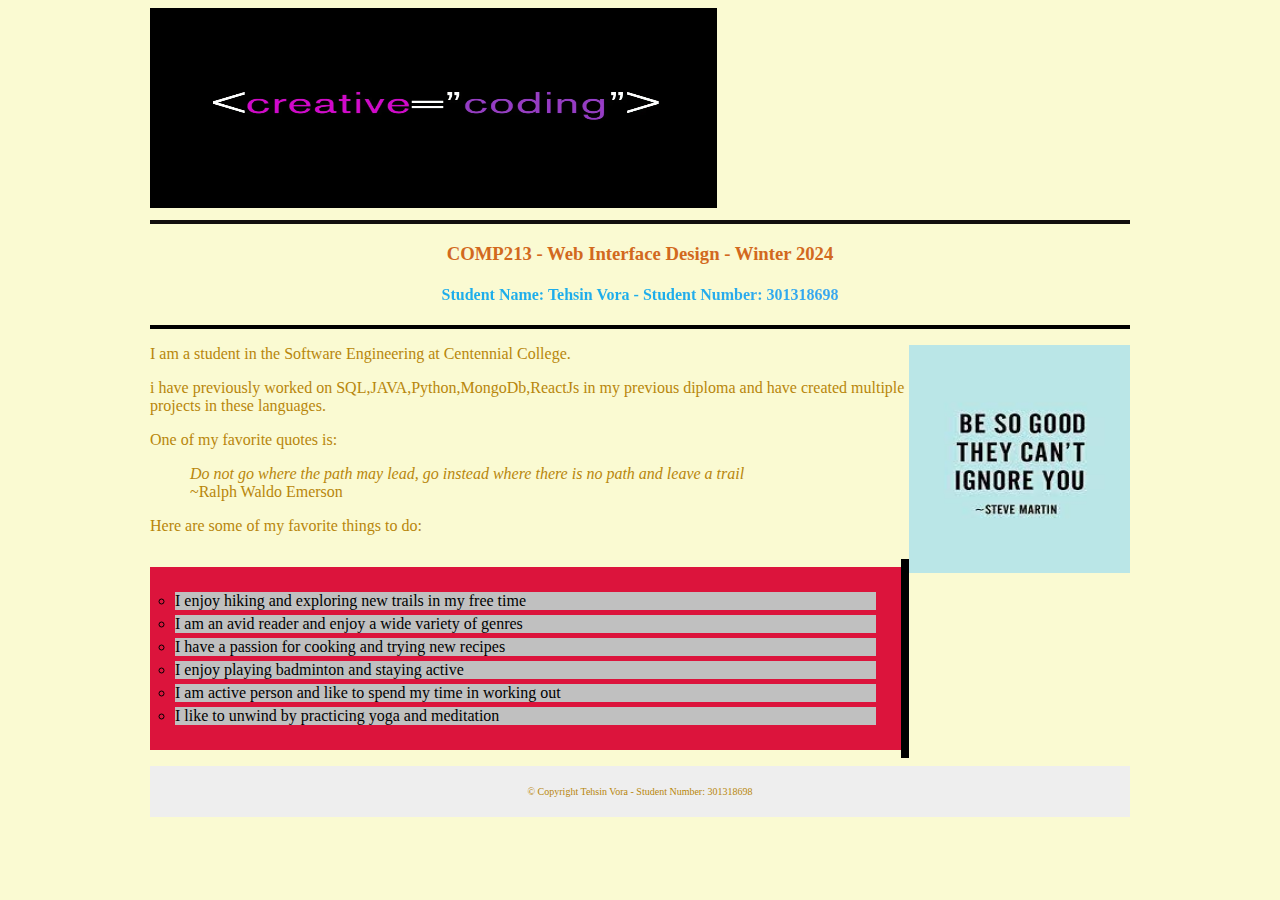
==== index.html @ e26dd04d "Add files via upload" ====
<!DOCTYPE html>

<html lang="en">
  <head>
    <title>Tehsin Vora - Home Page</title>
    <style>
        /* .text{} */
      body {
        font-family: Arial, Verdana, sans-serif;
        background-color: aliceblue;
      }
      ul {
        list-style-type: circle;
        padding-left: 0;
      }
      li {
        margin-bottom: 10px;
      }
      footer {
        background-color: #eee;
        padding: 10px;
        text-align: center;
      }
      ul li {
        background: silver;
        color: black;
        margin: 5px;
      }
      ul {
        background: crimson;
        padding: 20px;
      }
      img:hover {
  transform: scaleX(-1);
}
@keyframes move { 0% { background-position: 0% 0%; } 100% { background-position: 100% 0%; } }
    </style>
  </head>
  <body
    style="
      font-family: Verdana;
      color: darkgoldenrod;
      background-color: lightgoldenrodyellow;
    "
  >
    <div style="width: 980px; margin-left: auto; margin-right: auto">
      <img
        src="banner.jpg"
        alt="image"
        height="200"
        width="567"
        />

      <hr
        style="
          border-style: solid;
          border-color: rgb(17, 14, 14);
          border-width: 2px;
        "
      />
      <h3 style="text-align: center; color:chocolate;">COMP213 - Web Interface Design - Winter 2024</h3>
      <h4 style="font-family: Georgia, 'Times New Roman', Times, serif ; text-align: center; color: chocolate; color: transparent;
            -webkit-background-clip: text;
            background-clip: text;
            background-size: 400%;
            animation: move 5s ease infinite;
            background-image: linear-gradient( 68.7deg,  rgba(29,173,235,1) 13.2%, rgba(137,149,250,1) 29.8%, rgba(229,109,212,1) 48.9%, rgba(255,68,128,1) 68.2%, rgba(255,94,0,1) 86.4% );
   "> 
        Student Name: Tehsin Vora - Student Number: 301318698
      </h4>
      <hr style="border-style: solid; border-color: black; border-width: 2px" />
      <p>
        I am a student in the Software Engineering at Centennial College.
        <img
          src="image.jpg"
          alt="picture"
          style="float: right"
          height="228"
          width="221"
        />
      </p>

      <p>
        i have previously worked on SQL,JAVA,Python,MongoDb,ReactJs in my
        previous diploma and have created multiple projects in these languages.
      </p>
     
      <p>One of my favorite quotes is:</p>
      <blockquote style="font-family: Cambria, Cochin, Georgia, Times, 'Times New Roman', serif;">
        <i
          >Do not go where the path may lead, go instead where there is no path
          and leave a trail</i
        >
        <br />~Ralph Waldo Emerson
      </blockquote>

      <p>Here are some of my favorite things to do:</p>
      
       <div style="display: flex;">
          <div style="flex: 1;">
            <ul style="text-align: left;">
              <li>I enjoy hiking and exploring new trails in my free time</li>
              <li>I am an avid reader and enjoy a wide variety of genres</li>
              <li>I have a passion for cooking and trying new recipes</li>
              <li>I enjoy playing badminton and staying active</li>
              <li>I am active person and like to spend my time in working out </li>
              <li>I like to unwind by practicing yoga and meditation</li>
            </ul>
          </div>
      
      <hr style="border-style: solid; border-color: rgb(0, 0, 0); border-width: 2px" />
     
    
      <hr style="border-style: solid; border-color: rgb(0, 0, 0); border-width: 2px" />
    </div>
    <footer>
      <p style="font-size: x-small">
        &copy; Copyright Tehsin Vora - Student Number: 301318698
      </p>
    </footer>
  </body>
</html>
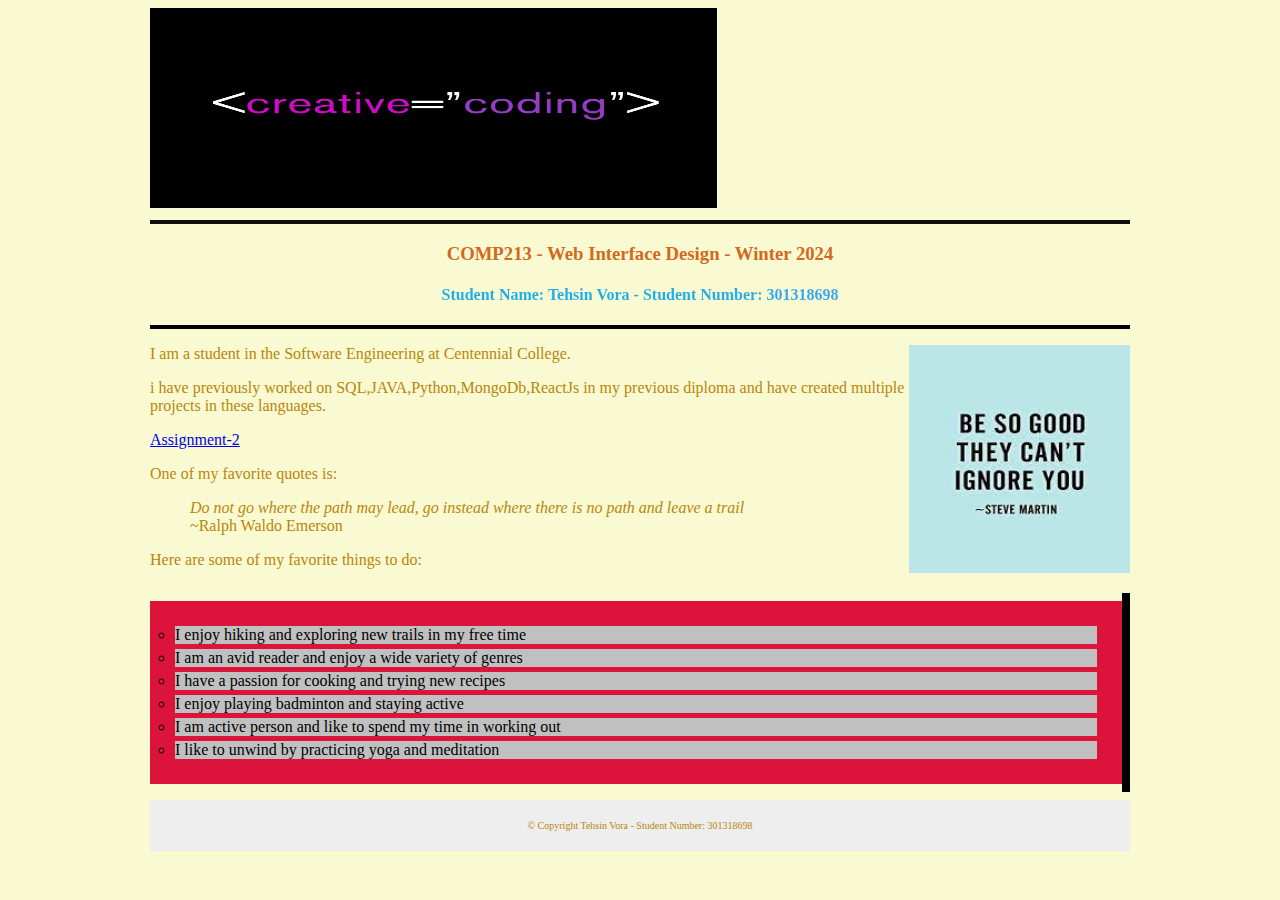
==== commit 92cefb1f: "Update index.html" ====
--- a/index.html
+++ b/index.html
@@ -84,7 +84,7 @@
         i have previously worked on SQL,JAVA,Python,MongoDb,ReactJs in my
         previous diploma and have created multiple projects in these languages.
       </p>
-     
+     <a href="assignment2.html" target="_blank">Assignment-2</a>
       <p>One of my favorite quotes is:</p>
       <blockquote style="font-family: Cambria, Cochin, Georgia, Times, 'Times New Roman', serif;">
         <i
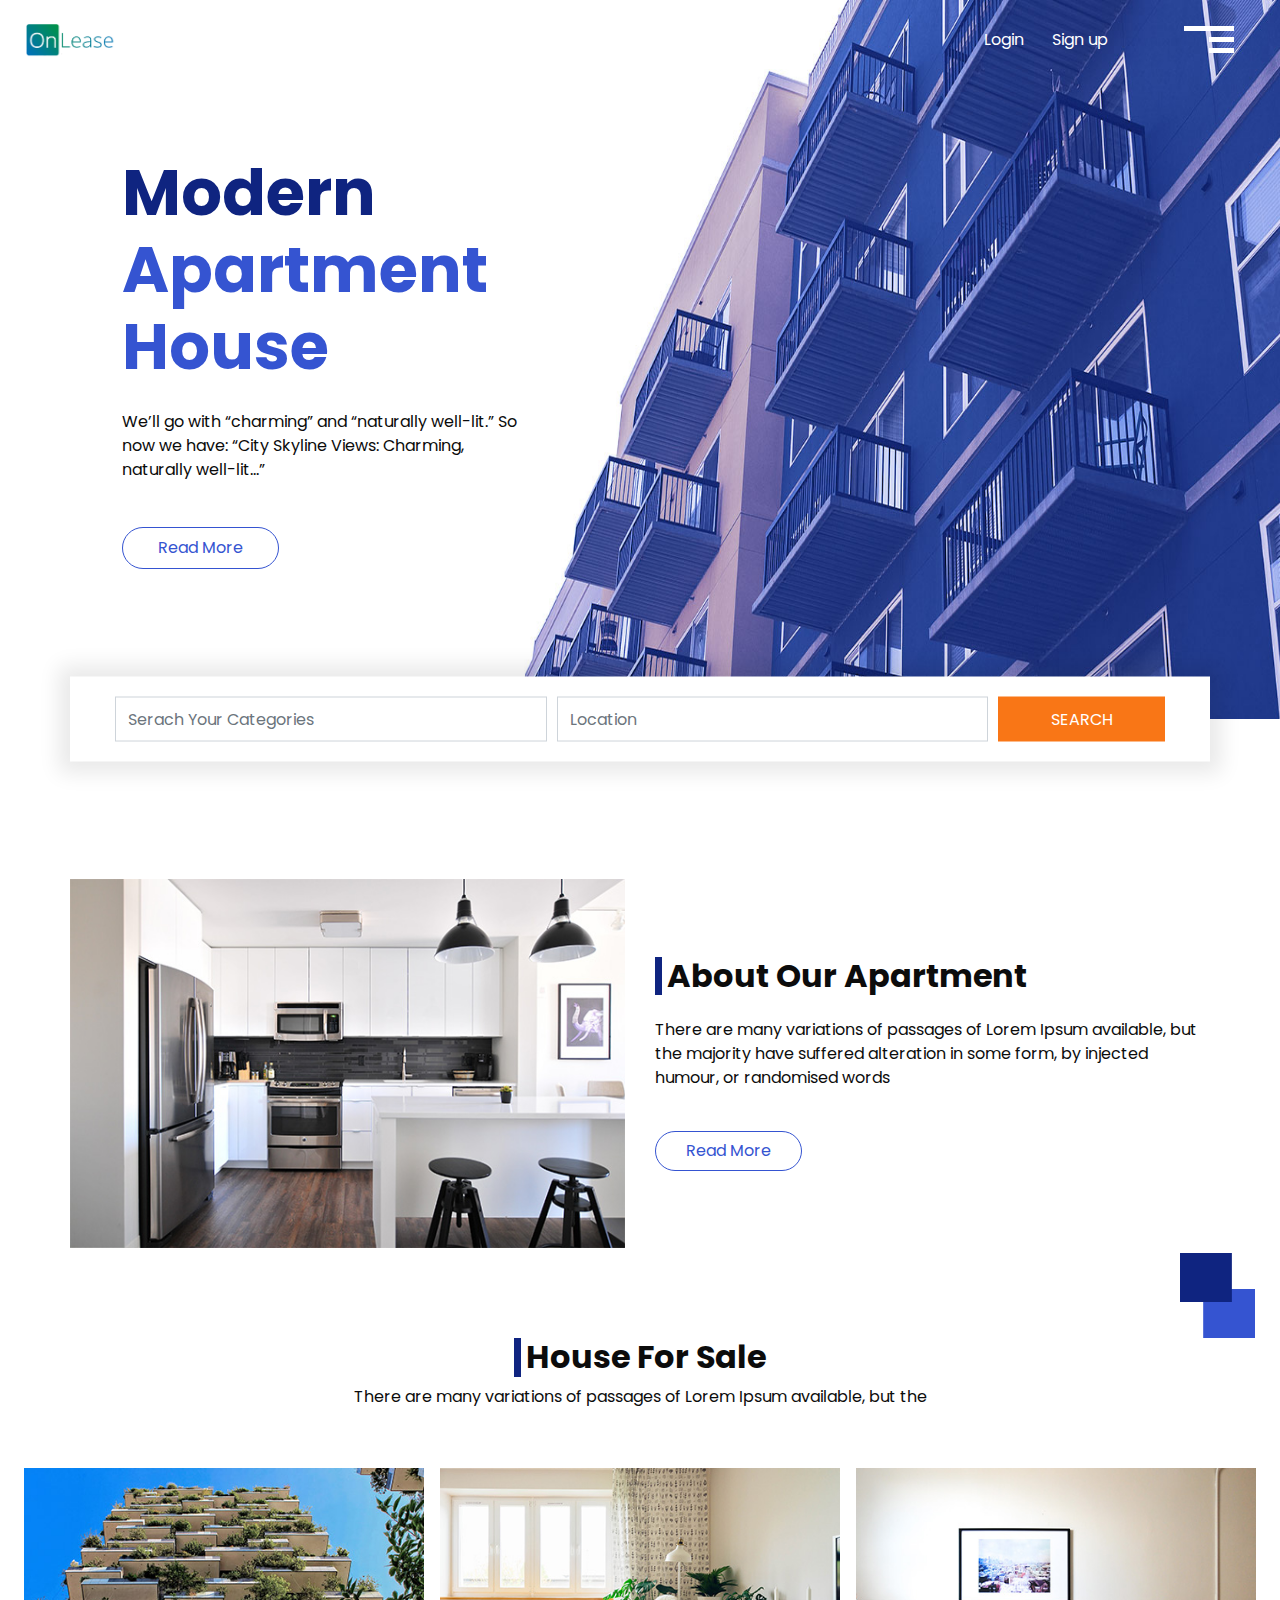
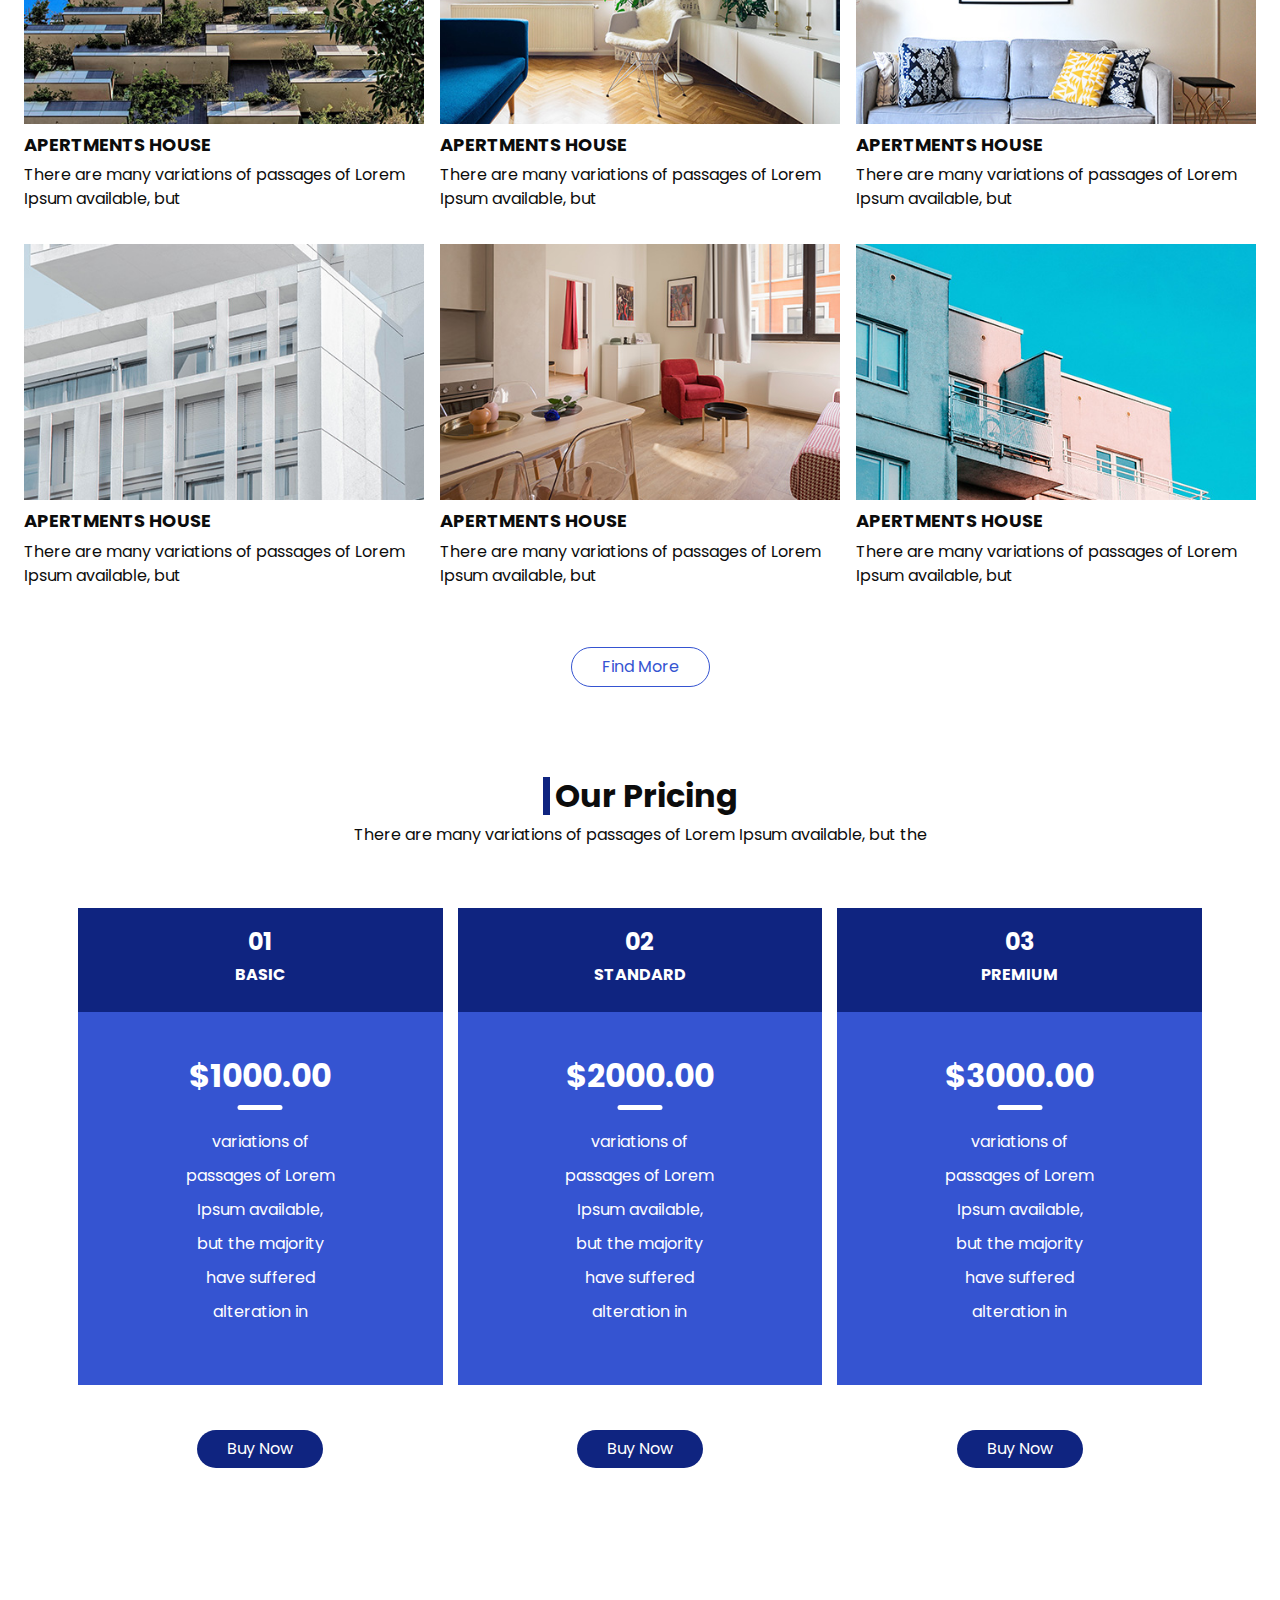
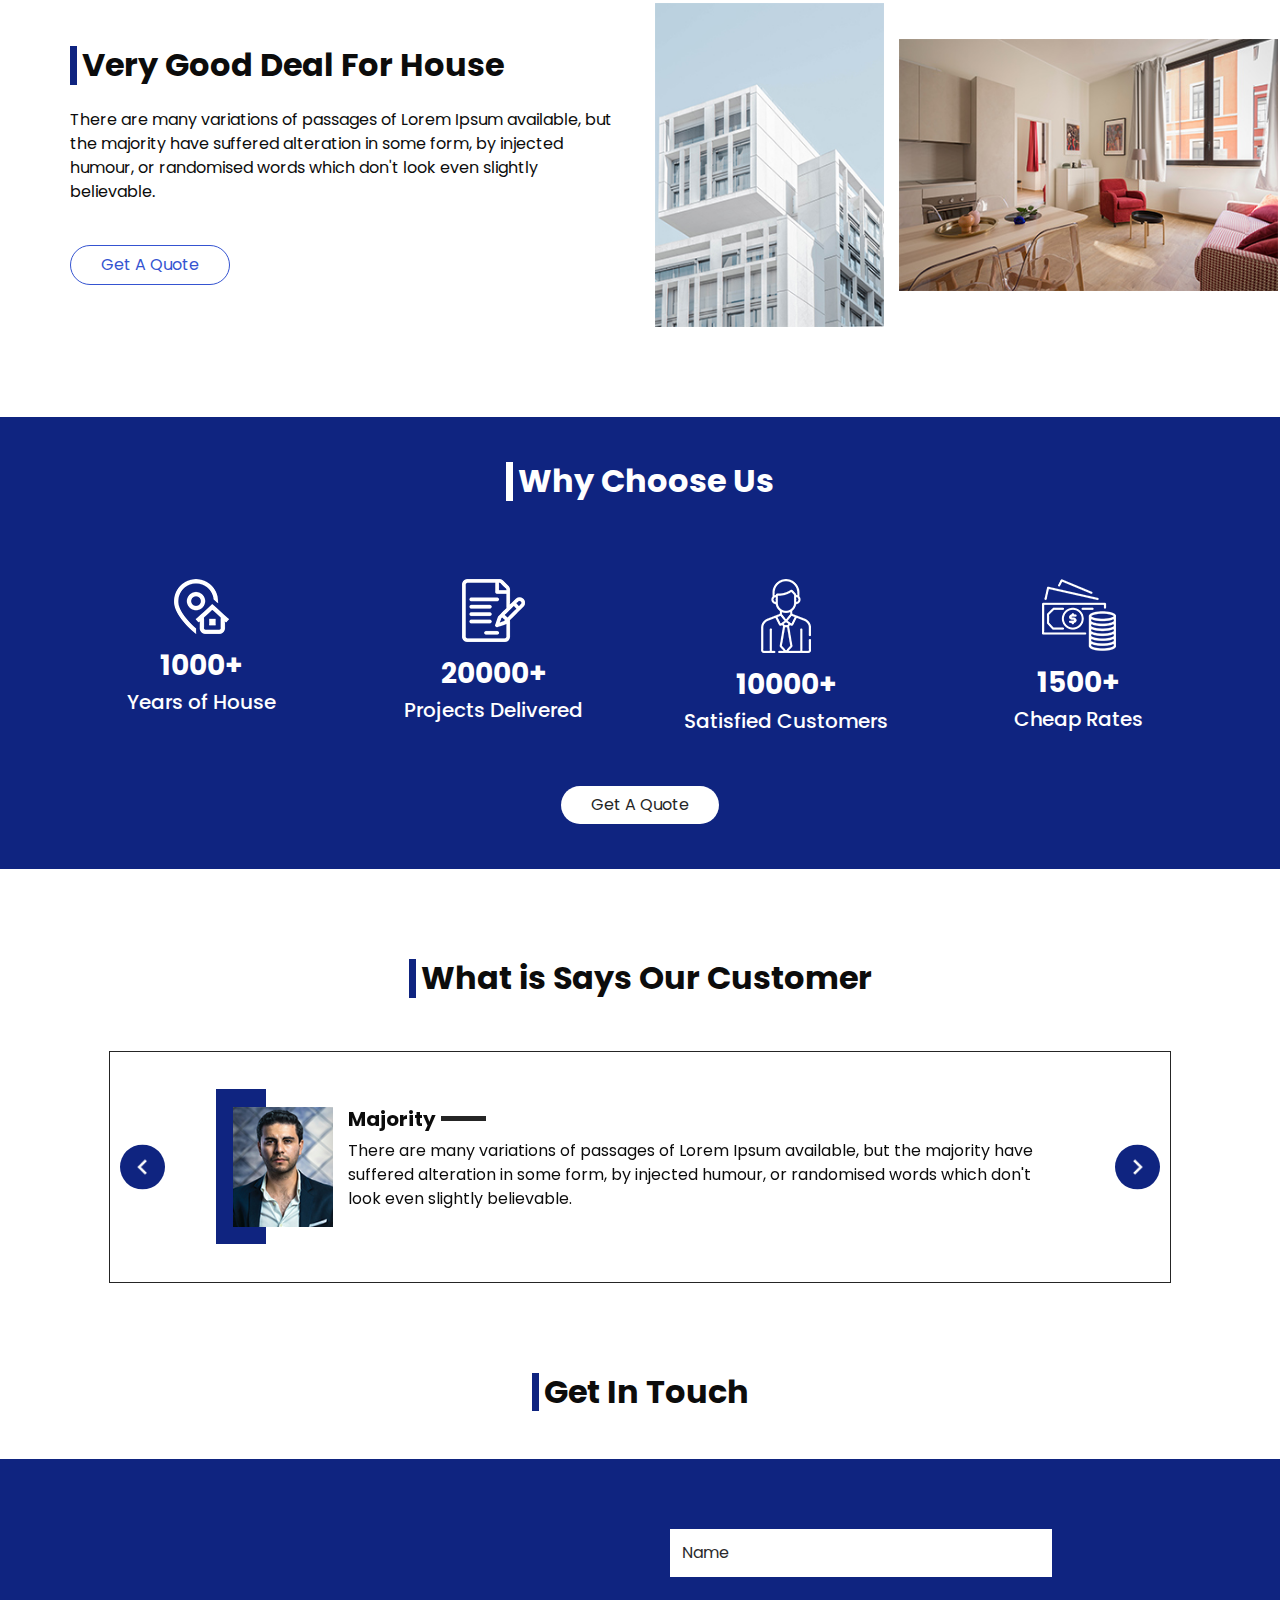
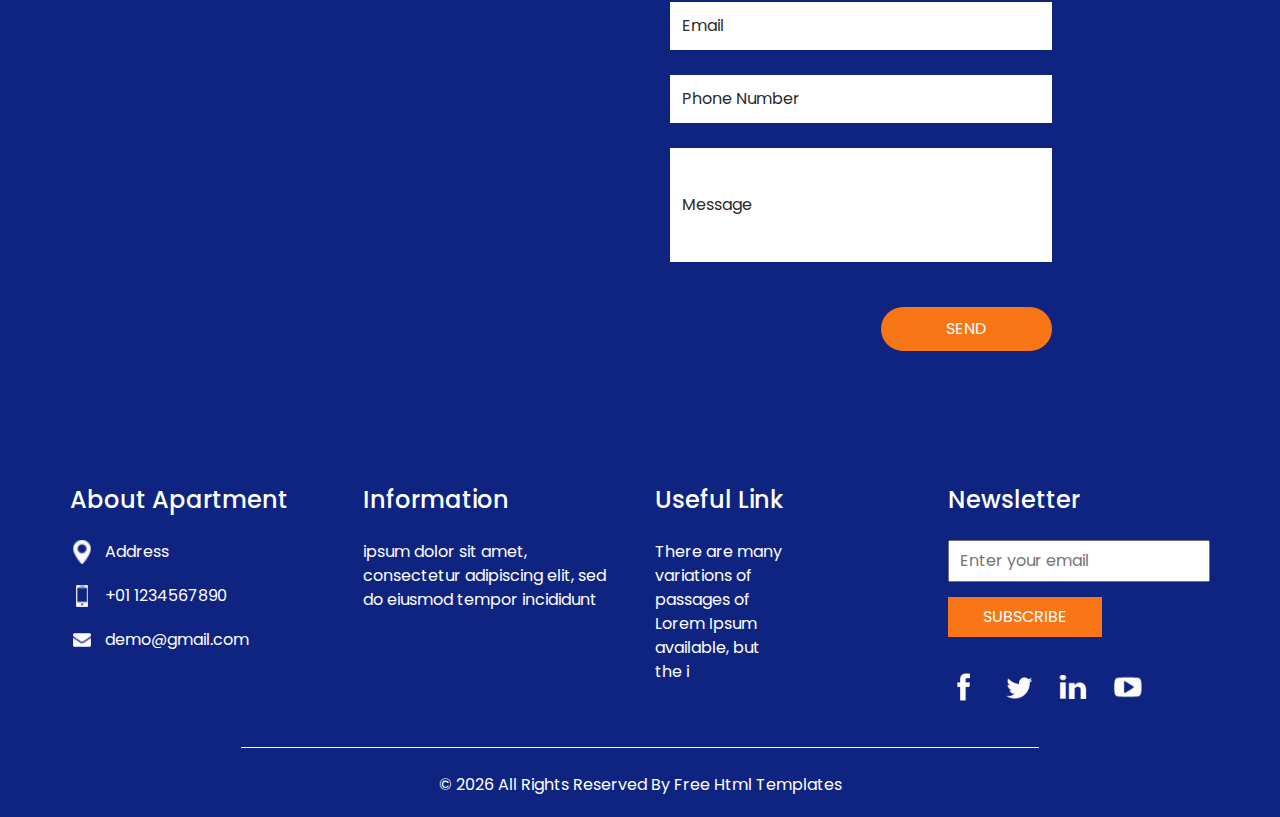
==== commit a319a016: "Add files via upload" ====
--- a/index.html
+++ b/index.html
@@ -1,122 +1,802 @@
 <!DOCTYPE html>
-
-<html lang="en">
-  <head>
-    <title>Tehsin Vora - Home Page</title>
-    <style>
-        /* .text{} */
-      body {
-        font-family: Arial, Verdana, sans-serif;
-        background-color: aliceblue;
-      }
-      ul {
-        list-style-type: circle;
-        padding-left: 0;
-      }
-      li {
-        margin-bottom: 10px;
-      }
-      footer {
-        background-color: #eee;
-        padding: 10px;
-        text-align: center;
-      }
-      ul li {
-        background: silver;
-        color: black;
-        margin: 5px;
-      }
-      ul {
-        background: crimson;
-        padding: 20px;
-      }
-      img:hover {
-  transform: scaleX(-1);
-}
-@keyframes move { 0% { background-position: 0% 0%; } 100% { background-position: 100% 0%; } }
-    </style>
-  </head>
-  <body
-    style="
-      font-family: Verdana;
-      color: darkgoldenrod;
-      background-color: lightgoldenrodyellow;
-    "
-  >
-    <div style="width: 980px; margin-left: auto; margin-right: auto">
-      <img
-        src="banner.jpg"
-        alt="image"
-        height="200"
-        width="567"
-        />
-
-      <hr
-        style="
-          border-style: solid;
-          border-color: rgb(17, 14, 14);
-          border-width: 2px;
-        "
-      />
-      <h3 style="text-align: center; color:chocolate;">COMP213 - Web Interface Design - Winter 2024</h3>
-      <h4 style="font-family: Georgia, 'Times New Roman', Times, serif ; text-align: center; color: chocolate; color: transparent;
-            -webkit-background-clip: text;
-            background-clip: text;
-            background-size: 400%;
-            animation: move 5s ease infinite;
-            background-image: linear-gradient( 68.7deg,  rgba(29,173,235,1) 13.2%, rgba(137,149,250,1) 29.8%, rgba(229,109,212,1) 48.9%, rgba(255,68,128,1) 68.2%, rgba(255,94,0,1) 86.4% );
-   "> 
-        Student Name: Tehsin Vora - Student Number: 301318698
-      </h4>
-      <hr style="border-style: solid; border-color: black; border-width: 2px" />
+<html>
+
+<head>
+  <!-- Basic -->
+  <meta charset="utf-8" />
+  <meta http-equiv="X-UA-Compatible" content="IE=edge" />
+  <!-- Mobile Metas -->
+  <meta name="viewport" content="width=device-width, initial-scale=1, shrink-to-fit=no" />
+  <!-- Site Metas -->
+  <meta name="keywords" content="" />
+  <meta name="description" content="" />
+  <meta name="author" content="" />
+
+  <title>OnLease!  - Your Online Rental Solution</title>
+
+  <!-- bootstrap core css -->
+  <link rel="stylesheet" type="text/css" href="css/bootstrap.css" />
+
+  <!-- fonts style -->
+  <link href="https://fonts.googleapis.com/css?family=Poppins:400,700|Raleway:400,700&display=swap" rel="stylesheet">
+  <!-- Custom styles for this template -->
+  <link href="css/style.css" rel="stylesheet" />
+  <!-- responsive style -->
+  <link href="css/responsive.css" rel="stylesheet" />
+</head>
+
+<body>
+  <div class="hero_area">
+    <!-- header section strats -->
+    <header class="header_section">
+      <div class="container-fluid">
+        <nav class="navbar navbar-expand-lg custom_nav-container">
+          <a class="navbar-brand" href="index.html">
+            <img src="images/logo.png" alt="" />
+          </a>
+          <div class="navbar-collapse" id="">
+            <ul class="navbar-nav justify-content-between ">
+              <div class="User_option">
+                <li class="">
+                  <a class="mr-4" href="">
+                    Login
+                  </a>
+                  <a class="" href="">
+                    Sign up
+                  </a>
+                </li>
+              </div>
+            </ul>
+
+            <div class="custom_menu-btn">
+              <button onclick="openNav()">
+                <span class="s-1">
+
+                </span>
+                <span class="s-2">
+
+                </span>
+                <span class="s-3">
+
+                </span>
+              </button>
+            </div>
+            <div id="myNav" class="overlay">
+              <div class="overlay-content">
+                <a href="index.html">HOME</a>
+                <a href="about.html">ABOUT</a>
+                <a href="house.html">HOUSE</a>
+                <a href="price.html">PRICING</a>
+                <a href="contact.html">CONTACT US</a>
+              </div>
+            </div>
+          </div>
+        </nav>
+      </div>
+    </header>
+    <!-- end header section -->
+    <!-- slider section -->
+    <section class="slider_section ">
+      <div class="container-fluid">
+        <div class="row">
+          <div class="col-md-4 offset-md-1">
+            <div class="detail-box">
+              <h1>
+                <span> Modern</span> <br>
+                Apartment <br>
+                House
+              </h1>
+              <p>
+                We’ll go with “charming” and “naturally well-lit.” So now we have: “City Skyline Views: Charming, naturally well-lit…”
+              </p>
+              <div class="btn-box">
+                <a href="" class="">
+                  Read More
+                </a>
+              </div>
+            </div>
+          </div>
+        </div>
+      </div>
+    </section>
+    <!-- end slider section -->
+  </div>
+
+  <!-- find section -->
+  <section class="find_section ">
+    <div class="container">
+      <form action="">
+        <div class=" form-row">
+          <div class="col-md-5">
+            <input type="text" class="form-control" placeholder="Serach Your Categories ">
+          </div>
+          <div class="col-md-5">
+            <input type="text" class="form-control" placeholder="Location ">
+          </div>
+          <div class="col-md-2">
+            <button type="submit" class="">
+              search
+            </button>
+          </div>
+        </div>
+
+      </form>
+    </div>
+  </section>
+
+  <!-- end find section -->
+
+
+  <!-- about section -->
+
+  <section class="about_section layout_padding-bottom">
+    <div class="square-box">
+      <img src="images/square.png" alt="">
+    </div>
+    <div class="container">
+      <div class="row">
+        <div class="col-md-6">
+          <div class="img-box">
+            <img src="images/about-img.jpg" alt="">
+          </div>
+        </div>
+        <div class="col-md-6">
+          <div class="detail-box">
+            <div class="heading_container">
+              <h2>
+                About Our Apartment
+              </h2>
+            </div>
+            <p>
+              There are many variations of passages of Lorem Ipsum available, but the majority have suffered alteration
+              in
+              some form, by injected humour, or randomised words
+            </p>
+            <a href="">
+              Read More
+            </a>
+          </div>
+        </div>
+      </div>
+    </div>
+  </section>
+
+  <!-- end about section -->
+
+  <!-- sale section -->
+
+  <section class="sale_section layout_padding-bottom">
+    <div class="container-fluid">
+      <div class="heading_container">
+        <h2>
+          House For Sale
+        </h2>
+        <p>
+          There are many variations of passages of Lorem Ipsum available, but the
+        </p>
+      </div>
+      <div class="sale_container">
+        <div class="box">
+          <div class="img-box">
+            <img src="images/s-1.jpg" alt="">
+          </div>
+          <div class="detail-box">
+            <h6>
+              apertments house
+            </h6>
+            <p>
+              There are many variations of passages of Lorem Ipsum available, but
+            </p>
+          </div>
+        </div>
+        <div class="box">
+          <div class="img-box">
+            <img src="images/s-2.jpg" alt="">
+          </div>
+          <div class="detail-box">
+            <h6>
+              apertments house
+            </h6>
+            <p>
+              There are many variations of passages of Lorem Ipsum available, but
+            </p>
+          </div>
+        </div>
+        <div class="box">
+          <div class="img-box">
+            <img src="images/s-3.jpg" alt="">
+          </div>
+          <div class="detail-box">
+            <h6>
+              apertments house
+            </h6>
+            <p>
+              There are many variations of passages of Lorem Ipsum available, but
+            </p>
+          </div>
+        </div>
+        <div class="box">
+          <div class="img-box">
+            <img src="images/s-4.jpg" alt="">
+          </div>
+          <div class="detail-box">
+            <h6>
+              apertments house
+            </h6>
+            <p>
+              There are many variations of passages of Lorem Ipsum available, but
+            </p>
+          </div>
+        </div>
+        <div class="box">
+          <div class="img-box">
+            <img src="images/s-5.jpg" alt="">
+          </div>
+          <div class="detail-box">
+            <h6>
+              apertments house
+            </h6>
+            <p>
+              There are many variations of passages of Lorem Ipsum available, but
+            </p>
+          </div>
+        </div>
+        <div class="box">
+          <div class="img-box">
+            <img src="images/s-6.jpg" alt="">
+          </div>
+          <div class="detail-box">
+            <h6>
+              apertments house
+            </h6>
+            <p>
+              There are many variations of passages of Lorem Ipsum available, but
+            </p>
+          </div>
+        </div>
+      </div>
+      <div class="btn-box">
+        <a href="">
+          Find More
+        </a>
+      </div>
+    </div>
+  </section>
+
+  <!-- end sale section -->
+
+  <!-- price section -->
+
+  <section class="price_section layout_padding-bottom">
+    <div class="container">
+      <div class="heading_container">
+        <h2>
+          Our Pricing
+        </h2>
+        <p>
+          There are many variations of passages of Lorem Ipsum available, but the
+        </p>
+      </div>
+      <div class="price_container">
+        <div class="box">
+          <div class="detail-box">
+            <div class="heading-box">
+              <h4>
+                01
+              </h4>
+              <h6>
+                Basic
+              </h6>
+            </div>
+            <div class="text-box">
+              <h2>
+                $1000.00
+              </h2>
+              <ul>
+                <li>
+                  variations of
+                </li>
+                <li>
+                  passages of Lorem
+                </li>
+                <li>
+                  Ipsum available,
+                </li>
+                <li>
+                  but the majority
+                </li>
+                <li>
+                  have suffered
+                </li>
+                <li>
+                  alteration in
+                </li>
+              </ul>
+            </div>
+          </div>
+          <div class="btn-box">
+            <a href="">
+              Buy Now
+            </a>
+          </div>
+        </div>
+        <div class="box">
+          <div class="detail-box">
+            <div class="heading-box">
+              <h4>
+                02
+              </h4>
+              <h6>
+                Standard
+              </h6>
+            </div>
+            <div class="text-box">
+              <h2>
+                $2000.00
+              </h2>
+              <ul>
+                <li>
+                  variations of
+                </li>
+                <li>
+                  passages of Lorem
+                </li>
+                <li>
+                  Ipsum available,
+                </li>
+                <li>
+                  but the majority
+                </li>
+                <li>
+                  have suffered
+                </li>
+                <li>
+                  alteration in
+                </li>
+              </ul>
+            </div>
+          </div>
+          <div class="btn-box">
+            <a href="">
+              Buy Now
+            </a>
+          </div>
+        </div>
+        <div class="box">
+          <div class="detail-box">
+            <div class="heading-box">
+              <h4>
+                03
+              </h4>
+              <h6>
+                Premium
+              </h6>
+            </div>
+            <div class="text-box">
+              <h2>
+                $3000.00
+              </h2>
+              <ul>
+                <li>
+                  variations of
+                </li>
+                <li>
+                  passages of Lorem
+                </li>
+                <li>
+                  Ipsum available,
+                </li>
+                <li>
+                  but the majority
+                </li>
+                <li>
+                  have suffered
+                </li>
+                <li>
+                  alteration in
+                </li>
+              </ul>
+            </div>
+          </div>
+          <div class="btn-box">
+            <a href="">
+              Buy Now
+            </a>
+          </div>
+        </div>
+      </div>
+    </div>
+  </section>
+  <!-- end price section -->
+
+  <!-- deal section -->
+
+  <section class="deal_section layout_padding-bottom">
+    <div class="container">
+      <div class="row">
+        <div class="col-md-6">
+          <div class="detail-box">
+            <div class="heading_container">
+              <h2>
+                Very Good Deal For House
+              </h2>
+            </div>
+            <p>
+              There are many variations of passages of Lorem Ipsum available, but the majority have suffered alteration
+              in
+              some form, by injected humour, or randomised words which don't look even slightly believable.
+            </p>
+            <a href="">
+              Get A Quote
+            </a>
+          </div>
+        </div>
+        <div class="col-md-6">
+          <div class="img-box">
+            <div class="box b1">
+              <img src="images/d-1.jpg" alt="">
+            </div>
+            <div class="box b1">
+              <img src="images/d-2.jpg" alt="">
+            </div>
+          </div>
+        </div>
+      </div>
+    </div>
+  </section>
+
+  <!-- end deal section -->
+
+
+  <!-- us section -->
+  <section class="us_section layout_padding2">
+
+    <div class="container">
+      <div class="heading_container">
+        <h2>
+          Why Choose Us
+        </h2>
+      </div>
+      <div class="row">
+        <div class="col-md-3 col-sm-6">
+          <div class="box">
+            <div class="img-box">
+              <img src="images/u-1.png" alt="">
+            </div>
+            <div class="detail-box">
+              <h3 class="price">
+                1000+
+              </h3>
+              <h5>
+                Years of House
+              </h5>
+            </div>
+          </div>
+        </div>
+        <div class="col-md-3 col-sm-6">
+          <div class="box">
+            <div class="img-box">
+              <img src="images/u-2.png" alt="">
+            </div>
+            <div class="detail-box">
+              <h3>
+                20000+
+              </h3>
+              <h5>
+                Projects Delivered
+              </h5>
+            </div>
+          </div>
+        </div>
+        <div class="col-md-3 col-sm-6">
+          <div class="box">
+            <div class="img-box">
+              <img src="images/u-3.png" alt="">
+            </div>
+            <div class="detail-box">
+              <h3>
+                10000+
+              </h3>
+              <h5>
+                Satisfied Customers
+              </h5>
+            </div>
+          </div>
+        </div>
+        <div class="col-md-3 col-sm-6">
+          <div class="box">
+            <div class="img-box">
+              <img src="images/u-4.png" alt="">
+            </div>
+            <div class="detail-box">
+              <h3>
+                1500+
+              </h3>
+              <h5>
+                Cheap Rates
+              </h5>
+            </div>
+          </div>
+        </div>
+      </div>
+      <div class="btn-box">
+        <a href="">
+          Get A Quote
+        </a>
+      </div>
+    </div>
+  </section>
+
+  <!-- end us section -->
+
+  <!-- client secction -->
+
+  <section class="client_section layout_padding">
+    <div class="container-fluid">
+      <div class="heading_container">
+        <h2>
+          What is Says Our Customer
+        </h2>
+      </div>
+      <div class="client_container">
+        <div id="carouselExampleControls" class="carousel slide" data-ride="carousel">
+          <div class="carousel-inner">
+            <div class="carousel-item active">
+              <div class="box">
+                <div class="img-box">
+                  <img src="images/client.jpg" alt="">
+                </div>
+                <div class="detail-box">
+                  <h5>
+                    <span>Majority</span>
+                    <hr>
+                  </h5>
+                  <p>
+                    There are many variations of passages of Lorem Ipsum available, but the majority have suffered
+                    alteration
+                    in some form, by injected humour, or randomised words which don't look even slightly believable.
+                  </p>
+                </div>
+              </div>
+            </div>
+            <div class="carousel-item">
+              <div class="box">
+                <div class="img-box">
+                  <img src="images/client.jpg" alt="">
+                </div>
+                <div class="detail-box">
+                  <h5>
+                    <span>Majority</span>
+                    <hr>
+                  </h5>
+                  <p>
+                    There are many variations of passages of Lorem Ipsum available, but the majority have suffered
+                    alteration
+                    in some form, by injected humour, or randomised words which don't look even slightly believable.
+                  </p>
+                </div>
+              </div>
+            </div>
+            <div class="carousel-item">
+              <div class="box">
+                <div class="img-box">
+                  <img src="images/client.jpg" alt="">
+                </div>
+                <div class="detail-box">
+                  <h5>
+                    <span>Majority</span>
+                    <hr>
+                  </h5>
+                  <p>
+                    There are many variations of passages of Lorem Ipsum available, but the majority have suffered
+                    alteration
+                    in some form, by injected humour, or randomised words which don't look even slightly believable.
+                  </p>
+                </div>
+              </div>
+            </div>
+          </div>
+          <a class="carousel-control-prev" href="#carouselExampleControls" role="button" data-slide="prev">
+            <span class="sr-only">Previous</span>
+          </a>
+          <a class="carousel-control-next" href="#carouselExampleControls" role="button" data-slide="next">
+            <span class="sr-only">Next</span>
+          </a>
+        </div>
+
+      </div>
+    </div>
+  </section>
+
+  <!-- end client section -->
+
+  <!-- contact section -->
+
+  <section class="contact_section ">
+    <div class="container">
+      <div class="heading_container">
+        <h2>
+          Get In Touch
+        </h2>
+      </div>
+    </div>
+    <div class="container-fluid">
+      <div class="row">
+        <div class="col-md-6 px-0">
+          <div class="map_container">
+            <div class="map-responsive">
+              <iframe src="https://www.google.com/maps/embed/v1/place?key=AIzaSyA0s1a7phLN0iaD6-UE7m4qP-z21pH0eSc&q=Eiffel+Tower+Paris+France" width="600" height="300" frameborder="0" style="border:0; width: 100%; height:100%" allowfullscreen></iframe>
+            </div>
+          </div>
+        </div>
+        <div class="col-lg-4 col-md-5 ">
+          <div class="form_container">
+            <form action="">
+              <div>
+                <input type="text" placeholder="Name" />
+              </div>
+              <div>
+                <input type="email" placeholder="Email" />
+              </div>
+              <div>
+                <input type="text" placeholder="Phone Number" />
+              </div>
+              <div>
+                <input type="text" class="message-box" placeholder="Message" />
+              </div>
+              <div class="d-flex ">
+                <button>
+                  Send
+                </button>
+              </div>
+            </form>
+          </div>
+        </div>
+
+      </div>
+    </div>
+  </section>
+
+  <!-- end contact section -->
+
+
+
+  <!-- info section -->
+  <section class="info_section ">
+    <div class="container">
+      <div class="row">
+        <div class="col-md-3">
+          <div class="info_contact">
+            <h5>
+              About Apartment
+            </h5>
+            <div>
+              <div class="img-box">
+                <img src="images/location.png" width="18px" alt="">
+              </div>
+              <p>
+                Address
+              </p>
+            </div>
+            <div>
+              <div class="img-box">
+                <img src="images/phone.png" width="12px" alt="">
+              </div>
+              <p>
+                +01 1234567890
+              </p>
+            </div>
+            <div>
+              <div class="img-box">
+                <img src="images/mail.png" width="18px" alt="">
+              </div>
+              <p>
+                demo@gmail.com
+              </p>
+            </div>
+          </div>
+        </div>
+        <div class="col-md-3">
+          <div class="info_info">
+            <h5>
+              Information
+            </h5>
+            <p>
+              ipsum dolor sit amet, consectetur adipiscing elit, sed do eiusmod tempor incididunt
+            </p>
+          </div>
+        </div>
+
+        <div class="col-md-3">
+          <div class="info_links">
+            <h5>
+              Useful Link
+            </h5>
+            <ul>
+              <li>
+                <a href="">
+                  There are many
+                </a>
+              </li>
+              <li>
+                <a href="">
+                  variations of
+                </a>
+              </li>
+              <li>
+                <a href="">
+                  passages of
+                </a>
+              </li>
+              <li>
+                <a href="">
+                  Lorem Ipsum
+                </a>
+              </li>
+              <li>
+                <a href="">
+                  available, but
+                </a>
+              </li>
+              <li>
+                <a href="">
+                  the i
+                </a>
+              </li>
+            </ul>
+          </div>
+        </div>
+        <div class="col-md-3">
+          <div class="info_form ">
+            <h5>
+              Newsletter
+            </h5>
+            <form action="">
+              <input type="email" placeholder="Enter your email">
+              <button>
+                Subscribe
+              </button>
+            </form>
+            <div class="social_box">
+              <a href="">
+                <img src="images/fb.png" alt="">
+              </a>
+              <a href="">
+                <img src="images/twitter.png" alt="">
+              </a>
+              <a href="">
+                <img src="images/linkedin.png" alt="">
+              </a>
+              <a href="">
+                <img src="images/youtube.png" alt="">
+              </a>
+            </div>
+          </div>
+        </div>
+      </div>
+    </div>
+  </section>
+
+  <!-- end info_section -->
+
+
+  <!-- footer section -->
+  <section class="container-fluid footer_section ">
+    <div class="container">
       <p>
-        I am a student in the Software Engineering at Centennial College.
-        <img
-          src="image.jpg"
-          alt="picture"
-          style="float: right"
-          height="228"
-          width="221"
-        />
+        &copy; <span id="displayYear"></span> All Rights Reserved By
+        <a href="https://html.design/">Free Html Templates</a>
       </p>
-
-      <p>
-        i have previously worked on SQL,JAVA,Python,MongoDb,ReactJs in my
-        previous diploma and have created multiple projects in these languages.
-      </p>
-     <a href="assignment2.html" target="_blank">Assignment-2</a>
-      <p>One of my favorite quotes is:</p>
-      <blockquote style="font-family: Cambria, Cochin, Georgia, Times, 'Times New Roman', serif;">
-        <i
-          >Do not go where the path may lead, go instead where there is no path
-          and leave a trail</i
-        >
-        <br />~Ralph Waldo Emerson
-      </blockquote>
-
-      <p>Here are some of my favorite things to do:</p>
-      
-       <div style="display: flex;">
-          <div style="flex: 1;">
-            <ul style="text-align: left;">
-              <li>I enjoy hiking and exploring new trails in my free time</li>
-              <li>I am an avid reader and enjoy a wide variety of genres</li>
-              <li>I have a passion for cooking and trying new recipes</li>
-              <li>I enjoy playing badminton and staying active</li>
-              <li>I am active person and like to spend my time in working out </li>
-              <li>I like to unwind by practicing yoga and meditation</li>
-            </ul>
-          </div>
-      
-      <hr style="border-style: solid; border-color: rgb(0, 0, 0); border-width: 2px" />
-     
-    
-      <hr style="border-style: solid; border-color: rgb(0, 0, 0); border-width: 2px" />
-    </div>
-    <footer>
-      <p style="font-size: x-small">
-        &copy; Copyright Tehsin Vora - Student Number: 301318698
-      </p>
-    </footer>
-  </body>
-</html>
+    </div>
+  </section>
+  <!-- end  footer section -->
+
+
+  <script type="text/javascript" src="js/jquery-3.4.1.min.js"></script>
+  <script type="text/javascript" src="js/bootstrap.js"></script>
+  <script type="text/javascript" src="js/custom.js"></script>
+
+
+</body>
+
+</html>--- a/css/style.css
+++ b/css/style.css
@@ -0,0 +1,954 @@
+body {
+  font-family: 'Poppins', sans-serif;
+  color: #0c0c0c;
+  background-color: #ffffff;
+}
+
+.layout_padding {
+  padding-top: 90px;
+  padding-bottom: 90px;
+}
+
+.layout_padding2 {
+  padding: 45px 0;
+}
+
+.layout_padding2-top {
+  padding-top: 45px;
+  padding-bottom: 45px;
+}
+
+.layout_padding2-bottom {
+  padding-bottom: 45px;
+}
+
+.layout_padding-top {
+  padding-top: 90px;
+}
+
+.layout_padding-bottom {
+  padding-bottom: 90px;
+}
+
+.heading_container {
+  display: -webkit-box;
+  display: -ms-flexbox;
+  display: flex;
+  -webkit-box-orient: vertical;
+  -webkit-box-direction: normal;
+      -ms-flex-direction: column;
+          flex-direction: column;
+}
+
+.heading_container h2 {
+  padding-left: 5px;
+  position: relative;
+  border-left: 7px solid #0f2480;
+  font-weight: bold;
+}
+
+/*header section*/
+.hero_area {
+  background-image: url(../images/hero-bg.jpg);
+  position: relative;
+  background-repeat: no-repeat;
+  background-position: top right;
+  background-size: 60% 100%;
+}
+
+.sub_page .hero_area {
+  height: auto;
+  background: none;
+  background-color: #0f2480;
+}
+
+.header_section {
+  overflow-x: hidden;
+}
+
+.header_section .container-fluid {
+  padding-right: 25px;
+  padding-left: 25px;
+}
+
+.header_section .nav_container {
+  margin: 0 auto;
+}
+
+.header_section .navbar-expand-lg .navbar-nav {
+  width: 90%;
+}
+
+.header_section .user_option {
+  display: -webkit-box;
+  display: -ms-flexbox;
+  display: flex;
+  -webkit-box-align: center;
+      -ms-flex-align: center;
+          align-items: center;
+}
+
+.header_section .user_option a {
+  display: -webkit-box;
+  display: -ms-flexbox;
+  display: flex;
+  color: #ffffff;
+  -webkit-box-align: center;
+      -ms-flex-align: center;
+          align-items: center;
+}
+
+.custom_nav-container.navbar-expand-lg .navbar-nav .nav-item .nav-link {
+  padding: 10px 15px;
+  color: #060606;
+  text-align: center;
+  text-transform: uppercase;
+}
+
+.custom_nav-container.navbar-expand-lg .navbar-nav .nav-item.active .nav-link, .custom_nav-container.navbar-expand-lg .navbar-nav .nav-item:hover .nav-link {
+  color: #3554d1;
+}
+
+a,
+a:hover,
+a:focus {
+  text-decoration: none;
+}
+
+a:hover,
+a:focus {
+  color: initial;
+}
+
+.btn,
+.btn:focus {
+  outline: none !important;
+  -webkit-box-shadow: none;
+          box-shadow: none;
+}
+
+.custom_nav-container .nav_search-btn {
+  background-image: url(../images/search-icon.png);
+  background-size: 17px;
+  background-repeat: no-repeat;
+  background-position-y: 7px;
+  width: 35px;
+  height: 35px;
+  padding: 0;
+  border: none;
+}
+
+.navbar-brand {
+  display: -webkit-box;
+  display: -ms-flexbox;
+  display: flex;
+  -webkit-box-align: center;
+      -ms-flex-align: center;
+          align-items: center;
+}
+
+.navbar-brand img {
+  width: 90px;
+}
+
+.custom_nav-container {
+  z-index: 99999;
+  padding: 0;
+  height: 80px;
+}
+
+.custom_nav-container .navbar-toggler {
+  outline: none;
+}
+
+.custom_nav-container .navbar-toggler .navbar-toggler-icon {
+  background-image: url(../images/menu.png);
+  background-size: 50px;
+  width: 30px;
+  height: 30px;
+}
+
+.lg_toggl-btn {
+  background-color: transparent;
+  border: none;
+  outline: none;
+  width: 56px;
+  height: 40px;
+  cursor: pointer;
+}
+
+.lg_toggl-btn:focus {
+  outline: none;
+}
+
+.User_option {
+  display: -webkit-box;
+  display: -ms-flexbox;
+  display: flex;
+  -webkit-box-align: center;
+      -ms-flex-align: center;
+          align-items: center;
+  margin-left: auto;
+  margin-right: 35px;
+}
+
+.User_option a {
+  color: #ffffff;
+}
+
+.custom_menu-btn {
+  z-index: 9;
+  position: absolute;
+  right: 15px;
+  top: 7px;
+}
+
+.custom_menu-btn button {
+  margin-top: 12px;
+  outline: none;
+  border: none;
+  background-color: transparent;
+}
+
+.custom_menu-btn button span {
+  display: block;
+  width: 50px;
+  height: 5px;
+  background-color: #fff;
+  margin: 6px 0;
+  -webkit-transition: all .3s;
+  transition: all .3s;
+}
+
+.menu_btn-style {
+  position: fixed;
+  right: 40px;
+  top: 7px;
+}
+
+.custom_menu-btn .s-2 {
+  width: 25px;
+  margin-left: auto;
+}
+
+.custom_menu-btn .s-3 {
+  width: 25px;
+  margin-left: auto;
+}
+
+.overlay {
+  height: 100%;
+  width: 0;
+  position: fixed;
+  z-index: 1;
+  top: 0;
+  left: 0;
+  background-color: black;
+  background-color: rgba(53, 84, 209, 0.9);
+  overflow-x: hidden;
+  -webkit-transition: 0.5s;
+  transition: 0.5s;
+}
+
+.overlay .closebtn {
+  position: absolute;
+  top: 0;
+  right: 30px;
+  font-size: 60px;
+}
+
+.overlay a {
+  padding: 0px;
+  text-decoration: none;
+  font-size: 22px;
+  color: #f1f1f1;
+  display: block;
+  -webkit-transition: 0.3s;
+  transition: 0.3s;
+  margin-bottom: 15px;
+}
+
+.overlay a:hover {
+  color: #252525;
+}
+
+.overlay-content {
+  position: relative;
+  top: 30%;
+  width: 100%;
+  text-align: center;
+  margin-top: 30px;
+}
+
+.menu_width {
+  width: 100%;
+}
+
+/*end header section*/
+/* slider section */
+.slider_section {
+  padding: 75px 0;
+  color: #0b0b0b;
+}
+
+.slider_section .container {
+  position: relative;
+  z-index: 2;
+}
+
+.slider_section .row {
+  -webkit-box-align: center;
+      -ms-flex-align: center;
+          align-items: center;
+}
+
+.slider_section .detail-box h1 {
+  color: #3554d1;
+  font-weight: bold;
+  font-size: 4rem;
+}
+
+.slider_section .detail-box h1 span {
+  color: #0f2480;
+}
+
+.slider_section .detail-box p {
+  margin-top: 25px;
+}
+
+.slider_section .detail-box .btn-box {
+  margin-top: 45px;
+}
+
+.slider_section .detail-box .btn-box a {
+  display: inline-block;
+  padding: 8px 35px;
+  background-color: transparent;
+  color: #3554d1;
+  -webkit-transition: all 0.3s;
+  transition: all 0.3s;
+  border: 1px solid #3554d1;
+  border-radius: 25px;
+  margin-bottom: 75px;
+}
+
+.slider_section .detail-box .btn-box a:hover {
+  background-color: #3554d1;
+  border-color: transparent;
+  color: #ffffff;
+}
+
+.find_section {
+  -webkit-transform: translateY(-50%);
+          transform: translateY(-50%);
+}
+
+.find_section form {
+  padding: 10px 45px;
+  -webkit-box-shadow: 0px 0px 20px 11px rgba(0, 0, 0, 0.09);
+  box-shadow: 0px 0px 20px 11px rgba(0, 0, 0, 0.09);
+  background-color: #ffffff;
+}
+
+.find_section form .form-control {
+  outline: none;
+  -webkit-box-shadow: none;
+          box-shadow: none;
+  border-radius: 0;
+  height: 45px;
+  margin: 10px 0;
+}
+
+.find_section form button {
+  background-color: #f97616;
+  color: #ffffff;
+  text-transform: uppercase;
+  border: none;
+  height: 45px;
+  width: 100%;
+  margin: 10px 0;
+}
+
+.about_section {
+  position: relative;
+  padding-top: 75px;
+}
+
+.about_section .row {
+  -webkit-box-align: center;
+      -ms-flex-align: center;
+          align-items: center;
+}
+
+.about_section .img-box img {
+  width: 100%;
+}
+
+.about_section .detail-box p {
+  margin-top: 15px;
+}
+
+.about_section .detail-box a {
+  display: inline-block;
+  padding: 7px 30px;
+  background-color: transparent;
+  color: #3554d1;
+  -webkit-transition: all 0.3s;
+  transition: all 0.3s;
+  border: 1px solid #3554d1;
+  border-radius: 25px;
+  margin-top: 25px;
+}
+
+.about_section .detail-box a:hover {
+  background-color: #3554d1;
+  border-color: transparent;
+  color: #ffffff;
+}
+
+.about_section .square-box {
+  position: absolute;
+  right: 25px;
+  bottom: 0;
+  width: 75px;
+}
+
+.about_section .square-box img {
+  width: 100%;
+}
+
+.sale_section .heading_container {
+  -webkit-box-align: center;
+      -ms-flex-align: center;
+          align-items: center;
+  margin-bottom: 35px;
+}
+
+.sale_section .sale_container {
+  display: -webkit-box;
+  display: -ms-flexbox;
+  display: flex;
+  -webkit-box-pack: center;
+      -ms-flex-pack: center;
+          justify-content: center;
+  -ms-flex-wrap: wrap;
+      flex-wrap: wrap;
+}
+
+.sale_section .sale_container .box {
+  -ms-flex-preferred-size: 32%;
+      flex-basis: 32%;
+  margin: .65%;
+}
+
+.sale_section .sale_container .box .img-box img {
+  width: 100%;
+}
+
+.sale_section .sale_container .box .detail-box {
+  margin-top: 10px;
+}
+
+.sale_section .sale_container .box .detail-box h6 {
+  text-transform: uppercase;
+  font-weight: bold;
+  font-size: 18px;
+}
+
+.sale_section .btn-box {
+  display: -webkit-box;
+  display: -ms-flexbox;
+  display: flex;
+  -webkit-box-pack: center;
+      -ms-flex-pack: center;
+          justify-content: center;
+}
+
+.sale_section .btn-box a {
+  display: inline-block;
+  padding: 7px 30px;
+  background-color: transparent;
+  color: #3554d1;
+  -webkit-transition: all 0.3s;
+  transition: all 0.3s;
+  border: 1px solid #3554d1;
+  border-radius: 25px;
+  margin-top: 35px;
+}
+
+.sale_section .btn-box a:hover {
+  background-color: #3554d1;
+  border-color: transparent;
+  color: #ffffff;
+}
+
+.price_section .heading_container {
+  -webkit-box-align: center;
+      -ms-flex-align: center;
+          align-items: center;
+}
+
+.price_section .price_container {
+  display: -webkit-box;
+  display: -ms-flexbox;
+  display: flex;
+  -webkit-box-pack: center;
+      -ms-flex-pack: center;
+          justify-content: center;
+  -ms-flex-wrap: wrap;
+      flex-wrap: wrap;
+  text-align: center;
+}
+
+.price_section .price_container .box {
+  -ms-flex-preferred-size: 32%;
+      flex-basis: 32%;
+  margin: 45px .65%;
+  color: #ffffff;
+  min-width: 300px;
+}
+
+.price_section .price_container .box .detail-box {
+  background-color: #3554d1;
+}
+
+.price_section .price_container .box .detail-box .heading-box {
+  padding: 20px 0;
+  background-color: #0f2480;
+}
+
+.price_section .price_container .box .detail-box .heading-box h4 {
+  font-weight: bold;
+}
+
+.price_section .price_container .box .detail-box .heading-box h6 {
+  text-transform: uppercase;
+  font-weight: bold;
+}
+
+.price_section .price_container .box .detail-box .text-box {
+  padding: 45px 0;
+}
+
+.price_section .price_container .box .detail-box .text-box h2 {
+  font-weight: bold;
+  position: relative;
+  padding-bottom: 15px;
+  margin-bottom: 20px;
+}
+
+.price_section .price_container .box .detail-box .text-box h2::before {
+  content: "";
+  position: absolute;
+  bottom: 0;
+  left: 50%;
+  width: 45px;
+  height: 5px;
+  border-radius: 10px;
+  -webkit-transform: translateX(-50%);
+          transform: translateX(-50%);
+  background-color: #ffffff;
+}
+
+.price_section .price_container .box .detail-box .text-box ul {
+  padding: 0;
+}
+
+.price_section .price_container .box .detail-box .text-box ul li {
+  list-style-type: none;
+  margin: 10px 0;
+}
+
+.price_section .price_container .box .btn-box {
+  display: -webkit-box;
+  display: -ms-flexbox;
+  display: flex;
+  -webkit-box-pack: center;
+      -ms-flex-pack: center;
+          justify-content: center;
+  margin-top: 45px;
+}
+
+.price_section .price_container .box .btn-box a {
+  padding: 7px 30px;
+  background-color: #0f2480;
+  color: #ffffff;
+  border-radius: 25px;
+}
+
+.price_section .price_container .box:hover .detail-box {
+  background-color: #f9bc16;
+}
+
+.price_section .price_container .box:hover .btn-box a {
+  background-color: #f9bc16;
+}
+
+.deal_section {
+  overflow-x: hidden;
+}
+
+.deal_section .row {
+  -webkit-box-align: center;
+      -ms-flex-align: center;
+          align-items: center;
+}
+
+.deal_section .detail-box p {
+  margin-top: 15px;
+}
+
+.deal_section .detail-box a {
+  display: inline-block;
+  padding: 7px 30px;
+  background-color: transparent;
+  color: #3554d1;
+  -webkit-transition: all 0.3s;
+  transition: all 0.3s;
+  border: 1px solid #3554d1;
+  border-radius: 25px;
+  margin-top: 25px;
+}
+
+.deal_section .detail-box a:hover {
+  background-color: #3554d1;
+  border-color: transparent;
+  color: #ffffff;
+}
+
+.deal_section .img-box {
+  display: -webkit-box;
+  display: -ms-flexbox;
+  display: flex;
+  -webkit-box-align: center;
+      -ms-flex-align: center;
+          align-items: center;
+  width: 115%;
+}
+
+.deal_section .img-box .box.b1 {
+  margin-right: 15px;
+}
+
+.deal_section .img-box img {
+  max-width: 100%;
+}
+
+.us_section {
+  background-color: #0f2480;
+  color: #ffffff;
+}
+
+.us_section .heading_container {
+  -webkit-box-align: center;
+      -ms-flex-align: center;
+          align-items: center;
+  margin-bottom: 45px;
+}
+
+.us_section .heading_container h2 {
+  border-left-color: #ffffff;
+}
+
+.us_section .box {
+  display: -webkit-box;
+  display: -ms-flexbox;
+  display: flex;
+  -webkit-box-orient: vertical;
+  -webkit-box-direction: normal;
+      -ms-flex-direction: column;
+          flex-direction: column;
+  -webkit-box-align: center;
+      -ms-flex-align: center;
+          align-items: center;
+  text-align: center;
+  color: #ffffff;
+  margin: 25px 0;
+}
+
+.us_section .box .img-box {
+  margin-bottom: 15px;
+}
+
+.us_section .box .img-box img {
+  width: 100%;
+}
+
+.us_section .box h3 {
+  font-weight: bold;
+}
+
+.us_section .btn-box {
+  display: -webkit-box;
+  display: -ms-flexbox;
+  display: flex;
+  -webkit-box-pack: center;
+      -ms-flex-pack: center;
+          justify-content: center;
+  margin-top: 20px;
+}
+
+.us_section .btn-box a {
+  padding: 7px 30px;
+  background-color: #ffffff;
+  color: #252525;
+  border-radius: 25px;
+}
+
+.client_section .heading_container {
+  -webkit-box-align: center;
+      -ms-flex-align: center;
+          align-items: center;
+  margin-bottom: 45px;
+}
+
+.client_section .client_container {
+  width: 85%;
+  margin: auto;
+  border: 1px solid #252525;
+}
+
+.client_section .client_container .box {
+  display: -webkit-box;
+  display: -ms-flexbox;
+  display: flex;
+  margin: 55px 2%;
+}
+
+.client_section .client_container .box .img-box {
+  min-width: 100px;
+  margin-right: 15px;
+}
+
+.client_section .client_container .box .img-box img {
+  width: 100%;
+}
+
+.client_section .client_container .box .detail-box h5 {
+  display: -webkit-box;
+  display: -ms-flexbox;
+  display: flex;
+  font-weight: bold;
+  -webkit-box-align: center;
+      -ms-flex-align: center;
+          align-items: center;
+}
+
+.client_section .client_container .box .detail-box h5 hr {
+  width: 45px;
+  height: 5px;
+  margin: 0;
+  margin-left: 5px;
+  border: none;
+  background-color: #252525;
+}
+
+.client_section .client_container div#carouselExampleControls {
+  padding: 0 10%;
+}
+
+.client_section .client_container div#carouselExampleControls::before {
+  content: "";
+  width: 50px;
+  height: 155px;
+  background-color: #0f2480;
+  position: absolute;
+  left: 10%;
+  top: 37px;
+}
+
+.client_section .client_container .carousel-control-prev,
+.client_section .client_container .carousel-control-next {
+  width: 45px;
+  height: 45px;
+  background-color: #0f2480;
+  border-radius: 100%;
+  top: 50%;
+  opacity: 1;
+  -webkit-transform: translateY(-50%);
+          transform: translateY(-50%);
+  background-size: 10px;
+  background-position: center;
+  background-repeat: no-repeat;
+}
+
+.client_section .client_container .carousel-control-prev {
+  background-image: url(../images/prev-white.png);
+  left: 10px;
+}
+
+.client_section .client_container .carousel-control-next {
+  background-image: url(../images/next-white.png);
+  right: 10px;
+}
+
+.contact_section {
+  position: relative;
+}
+
+.contact_section .heading_container {
+  -webkit-box-align: center;
+      -ms-flex-align: center;
+          align-items: center;
+  margin-bottom: 40px;
+}
+
+.contact_section .container-fluid {
+  background-color: #0f2480;
+  color: #ffffff;
+}
+
+.contact_section .form_container {
+  padding: 45px 0 45px 15px;
+}
+
+.contact_section input {
+  width: 100%;
+  border: none;
+  background-color: #ffffff;
+  outline: none;
+  color: #252525;
+  margin-top: 25px;
+  padding: 12px;
+}
+
+.contact_section input::-webkit-input-placeholder {
+  color: #2a2a2c;
+}
+
+.contact_section input:-ms-input-placeholder {
+  color: #2a2a2c;
+}
+
+.contact_section input::-ms-input-placeholder {
+  color: #2a2a2c;
+}
+
+.contact_section input::placeholder {
+  color: #2a2a2c;
+}
+
+.contact_section input.message-box {
+  padding: 45px 12px;
+}
+
+.contact_section button {
+  padding: 10px 65px;
+  outline: none;
+  border: none;
+  color: #ffffff;
+  background: #f97616;
+  border-radius: 25px;
+  margin: 45px 0 0 auto;
+  text-transform: uppercase;
+}
+
+.contact_section .map_container {
+  height: 100%;
+}
+
+.contact_section .map_container .map-responsive {
+  height: 100%;
+}
+
+.info_section {
+  background-color: #0f2480;
+  color: #ffffff;
+  padding: 90px 0 45px 0;
+}
+
+.info_section h5 {
+  margin-bottom: 25px;
+  font-size: 24px;
+}
+
+.info_section .info_links ul {
+  padding: 0;
+}
+
+.info_section .info_links ul li {
+  list-style-type: none;
+}
+
+.info_section .info_links ul li a {
+  color: #ffffff;
+}
+
+.info_section .info_contact .img-box {
+  width: 35px;
+  display: -webkit-box;
+  display: -ms-flexbox;
+  display: flex;
+  -webkit-box-pack: center;
+      -ms-flex-pack: center;
+          justify-content: center;
+}
+
+.info_section .info_contact p {
+  margin: 0;
+}
+
+.info_section .info_contact > div {
+  display: -webkit-box;
+  display: -ms-flexbox;
+  display: flex;
+  -webkit-box-align: center;
+      -ms-flex-align: center;
+          align-items: center;
+  margin: 20px 0;
+}
+
+.info_section .info_contact > div img {
+  height: auto;
+  margin-right: 12px;
+}
+
+.info_section .info_form form input {
+  outline: none;
+  width: 100%;
+  padding: 7px 10px;
+}
+
+.info_section .info_form form button {
+  padding: 8px 35px;
+  outline: none;
+  border: none;
+  color: #ffffff;
+  background: #f97616;
+  margin-top: 15px;
+  text-transform: uppercase;
+}
+
+.info_section .info_form .social_box {
+  margin-top: 35px;
+  width: 100%;
+  display: -webkit-box;
+  display: -ms-flexbox;
+  display: flex;
+}
+
+.info_section .info_form .social_box a {
+  margin-right: 25px;
+}
+
+/* footer section*/
+.footer_section {
+  background-color: #0f2480;
+}
+
+.footer_section p {
+  border-top: 1px solid #ffffff;
+  color: #ffffff;
+  margin: 0;
+  width: 70%;
+  padding: 25px 0 20px 0;
+  margin: 0 auto;
+  text-align: center;
+}
+
+.footer_section a {
+  color: #ffffff;
+}
+
+/* end footer section*/
+/*# sourceMappingURL=style.css.map */--- a/css/responsive.css
+++ b/css/responsive.css
@@ -0,0 +1,187 @@
+@media (max-width: 1120px) {}
+
+@media (max-width: 992px) {
+  .User_option {
+    display: none;
+  }
+
+  .sale_section .sale_container .box {
+    -ms-flex-preferred-size: 48%;
+    flex-basis: 48%;
+    margin: 1%;
+  }
+
+  .sale_section .sale_container .box {
+    -ms-flex-preferred-size: 98%;
+    flex-basis: 98%;
+    margin: 1%;
+
+  }
+}
+
+@media (max-width: 768px) {
+  .hero_area {
+    background: none;
+    background-color: #e9eefc;
+    height: auto;
+  }
+
+
+  .custom_menu-btn button span {
+    background-color: #0f2480;
+  }
+
+  .sub_page .custom_menu-btn button span {
+    background-color: #ffffff;
+  }
+
+
+  .slider_section {
+    text-align: center;
+  }
+
+  .slider_section .detail-box {
+    margin-bottom: 45px;
+  }
+
+  .slider_section {
+    padding: 35px 0 75px 0;
+  }
+
+  .about_section {
+    padding-top: 0;
+  }
+
+  .sub_page .about_section {
+    padding-top: 90px;
+  }
+
+  .about_section .detail-box {
+    margin-top: 35px;
+  }
+
+  .deal_section .img-box {
+    width: 100%;
+    margin-top: 45px;
+  }
+
+  .info_section .row>div {
+    display: flex;
+    flex-direction: column;
+    align-items: center;
+    text-align: center;
+    margin: 15px 0;
+  }
+
+  .contact_section .row {
+    flex-direction: column-reverse;
+  }
+
+  .contact_section .map_container {
+    padding: 0;
+    height: 450px;
+  }
+
+  .contact_section .form_container {
+    padding: 45px 0;
+  }
+
+  .client_section .client_container {
+    width: 95%;
+  }
+
+  .client_section .client_container .box {
+    padding-bottom: 45px;
+  }
+
+  .client_section .client_container .carousel-control-prev,
+  .client_section .client_container .carousel-control-next {
+    top: calc(100% - 45px);
+  }
+
+  .client_section .client_container .carousel-control-prev {
+    left: calc(50% - 50px);
+  }
+
+  .client_section .client_container .carousel-control-next {
+    right: calc(50% - 50px);
+
+  }
+
+  .info_contact {
+    display: flex;
+    flex-direction: column;
+    align-items: center;
+  }
+
+  .info_section .info_contact .img-box {
+    margin-top: 5px;
+  }
+
+  .info_section .info_contact>div {
+    align-items: flex-start;
+  }
+
+  .info_section .info_form h5 {
+    text-align: center;
+  }
+
+  .info_section .info_form .social_box {
+    justify-content: center;
+  }
+
+  .info_section .info_form .social_box a {
+    margin: 0 15px;
+  }
+
+  .footer_section p {
+    width: 85%;
+  }
+}
+
+@media (max-width: 576px) {
+  .slider_section .detail-box h1 {
+    font-size: 3rem;
+  }
+
+  .client_section .client_container div#carouselExampleControls {
+    padding: 0 5%;
+  }
+
+  .client_section .client_container .box {
+    flex-direction: column;
+    align-items: center;
+
+  }
+
+  .client_section .client_container .box .detail-box {
+    margin-top: 25px;
+  }
+
+  .client_section .client_container div#carouselExampleControls::before {
+    height: 165px;
+    left: 30%;
+    top: 43px;
+
+  }
+
+  .footer_section p {
+    width: 100%;
+  }
+}
+
+@media (max-width: 480px) {}
+
+@media (max-width: 420px) {
+  .client_section .client_container div#carouselExampleControls::before {
+    left: 20%;
+  }
+}
+
+@media (max-width: 360px) {}
+
+@media (min-width: 1200px) {
+  .container {
+    max-width: 1170px;
+  }
+}